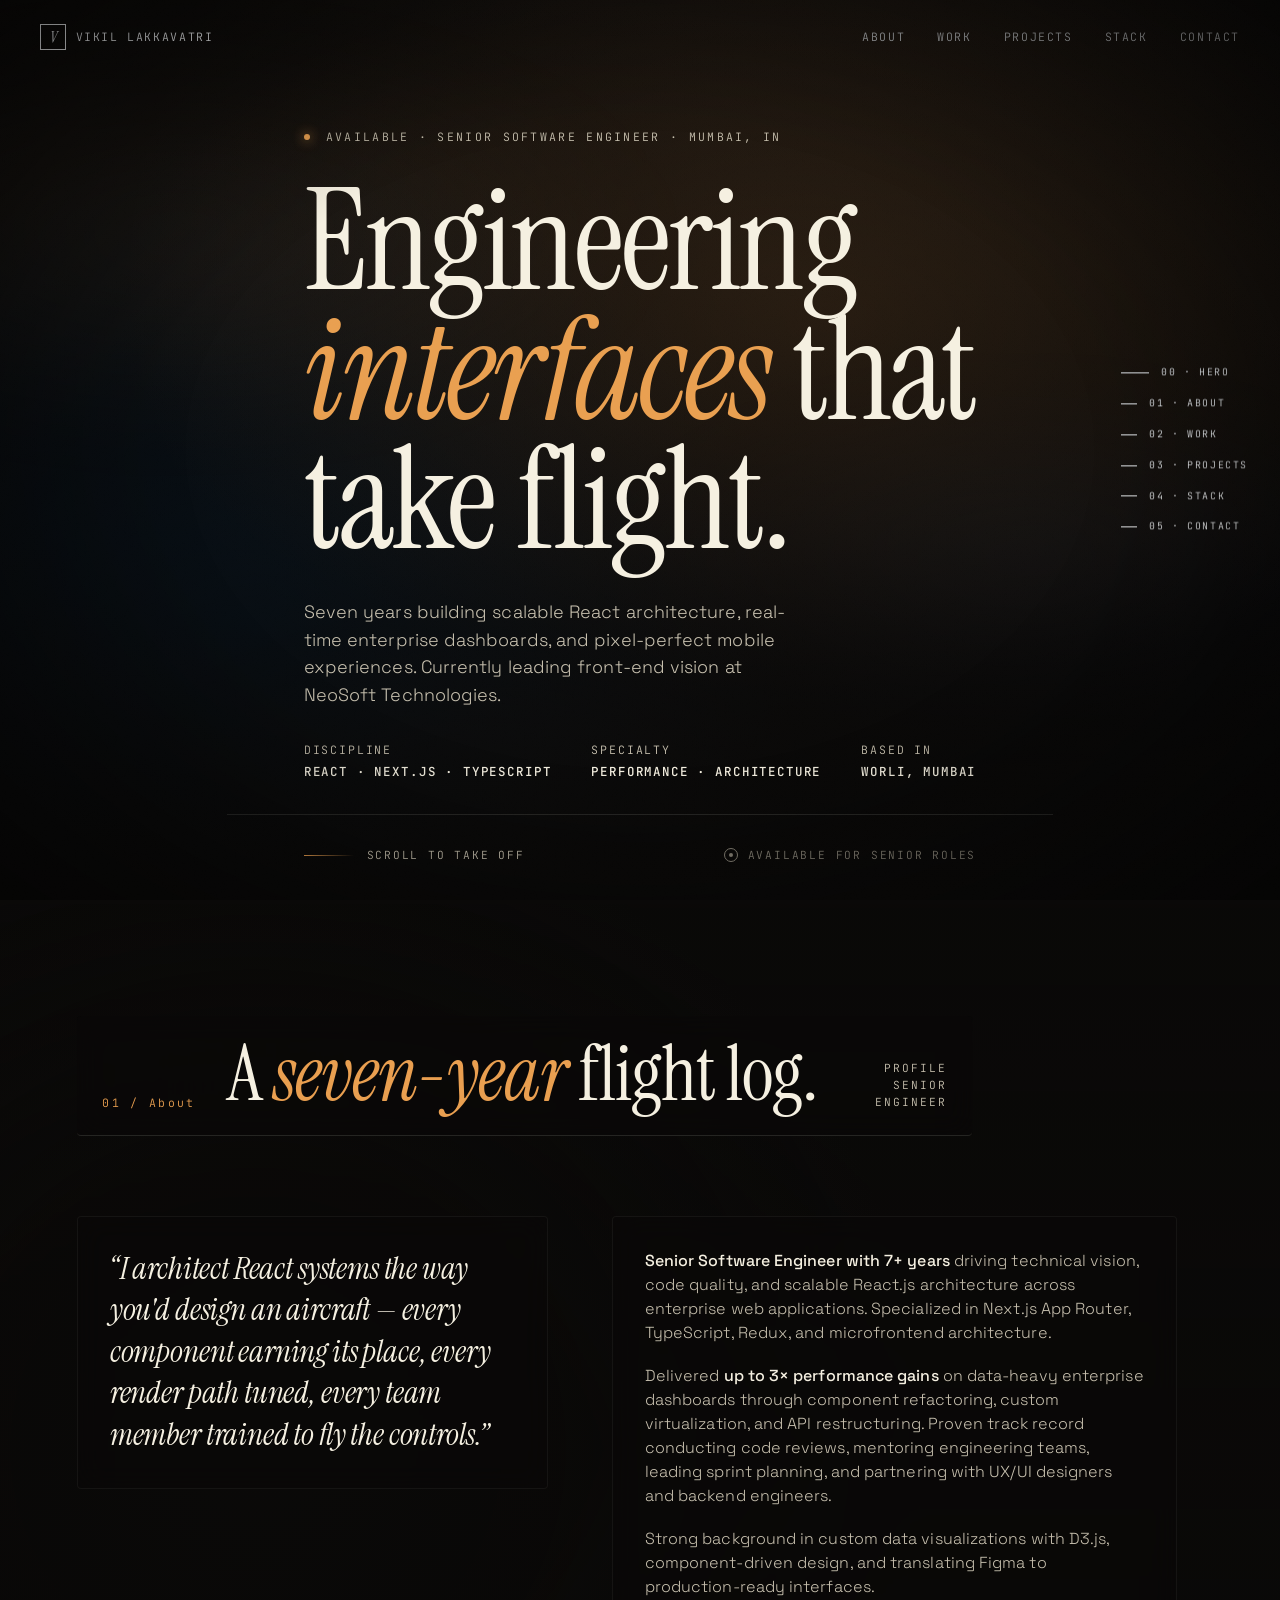
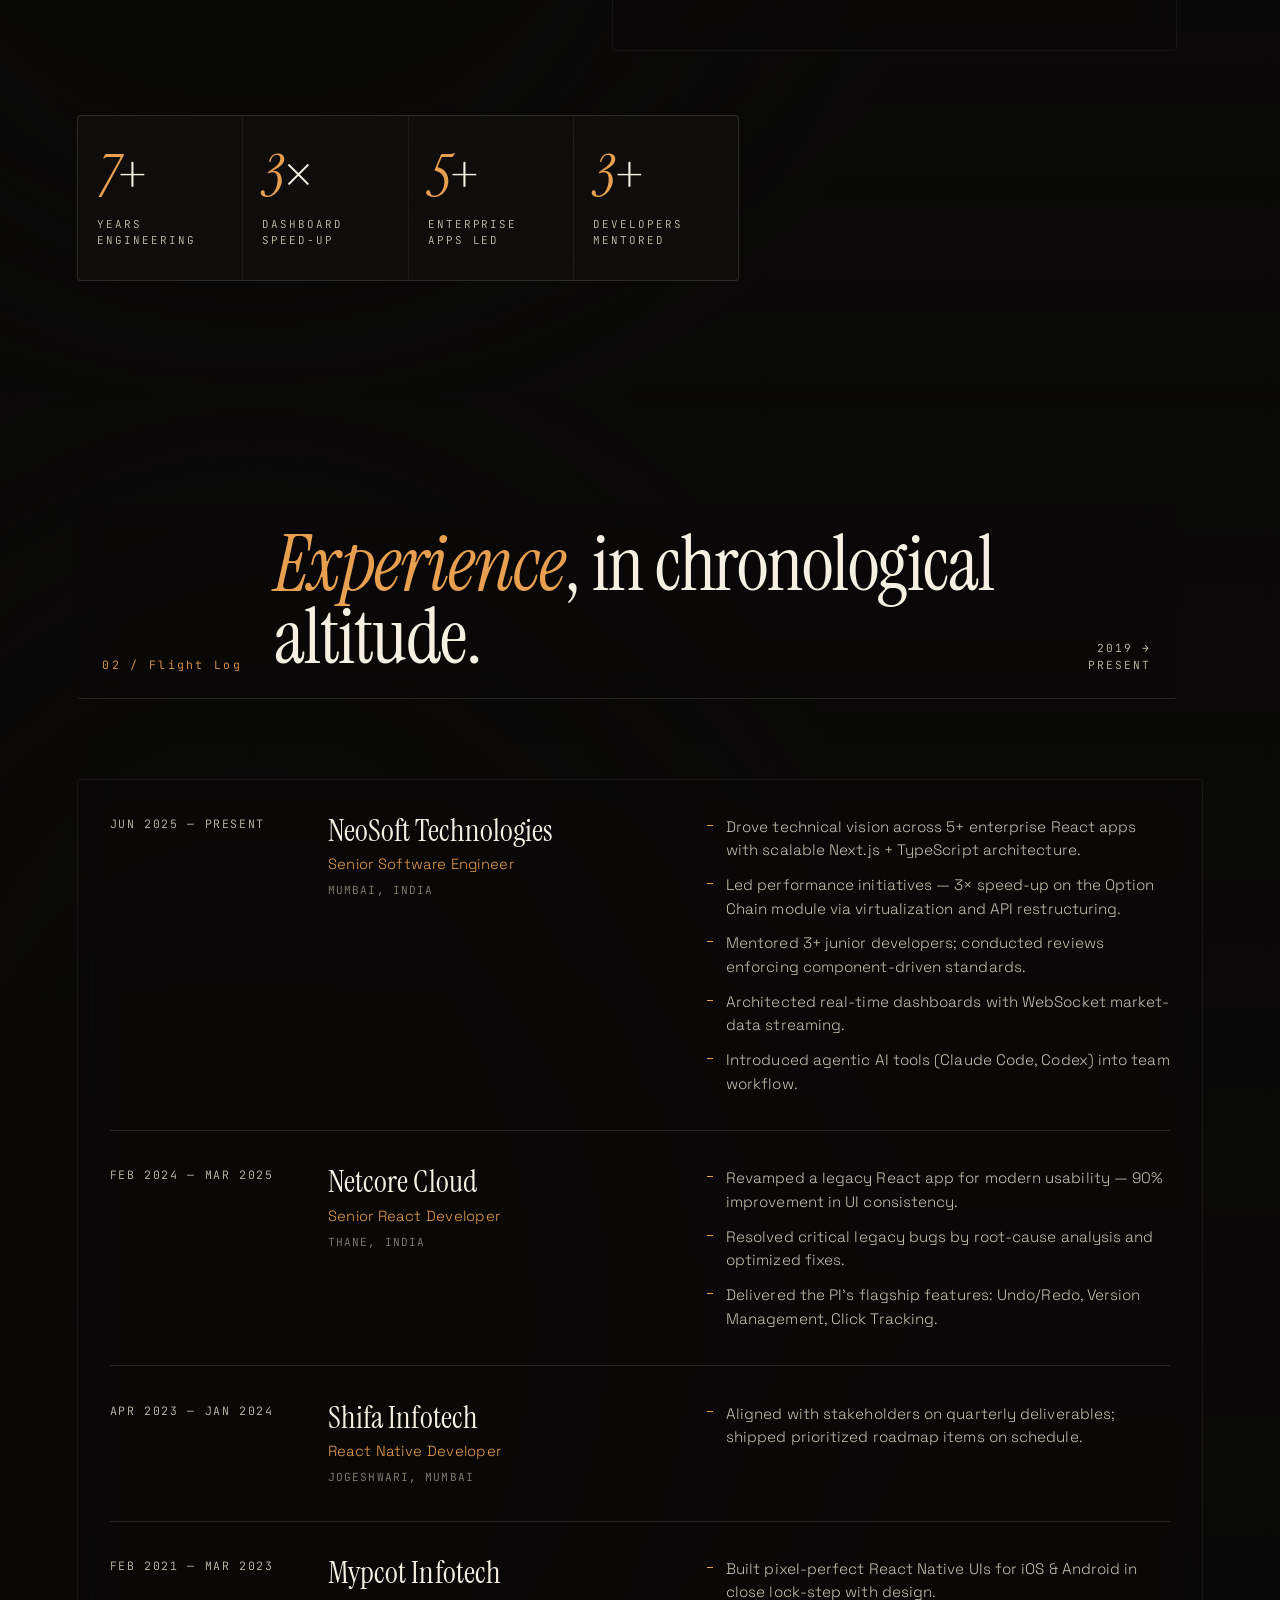
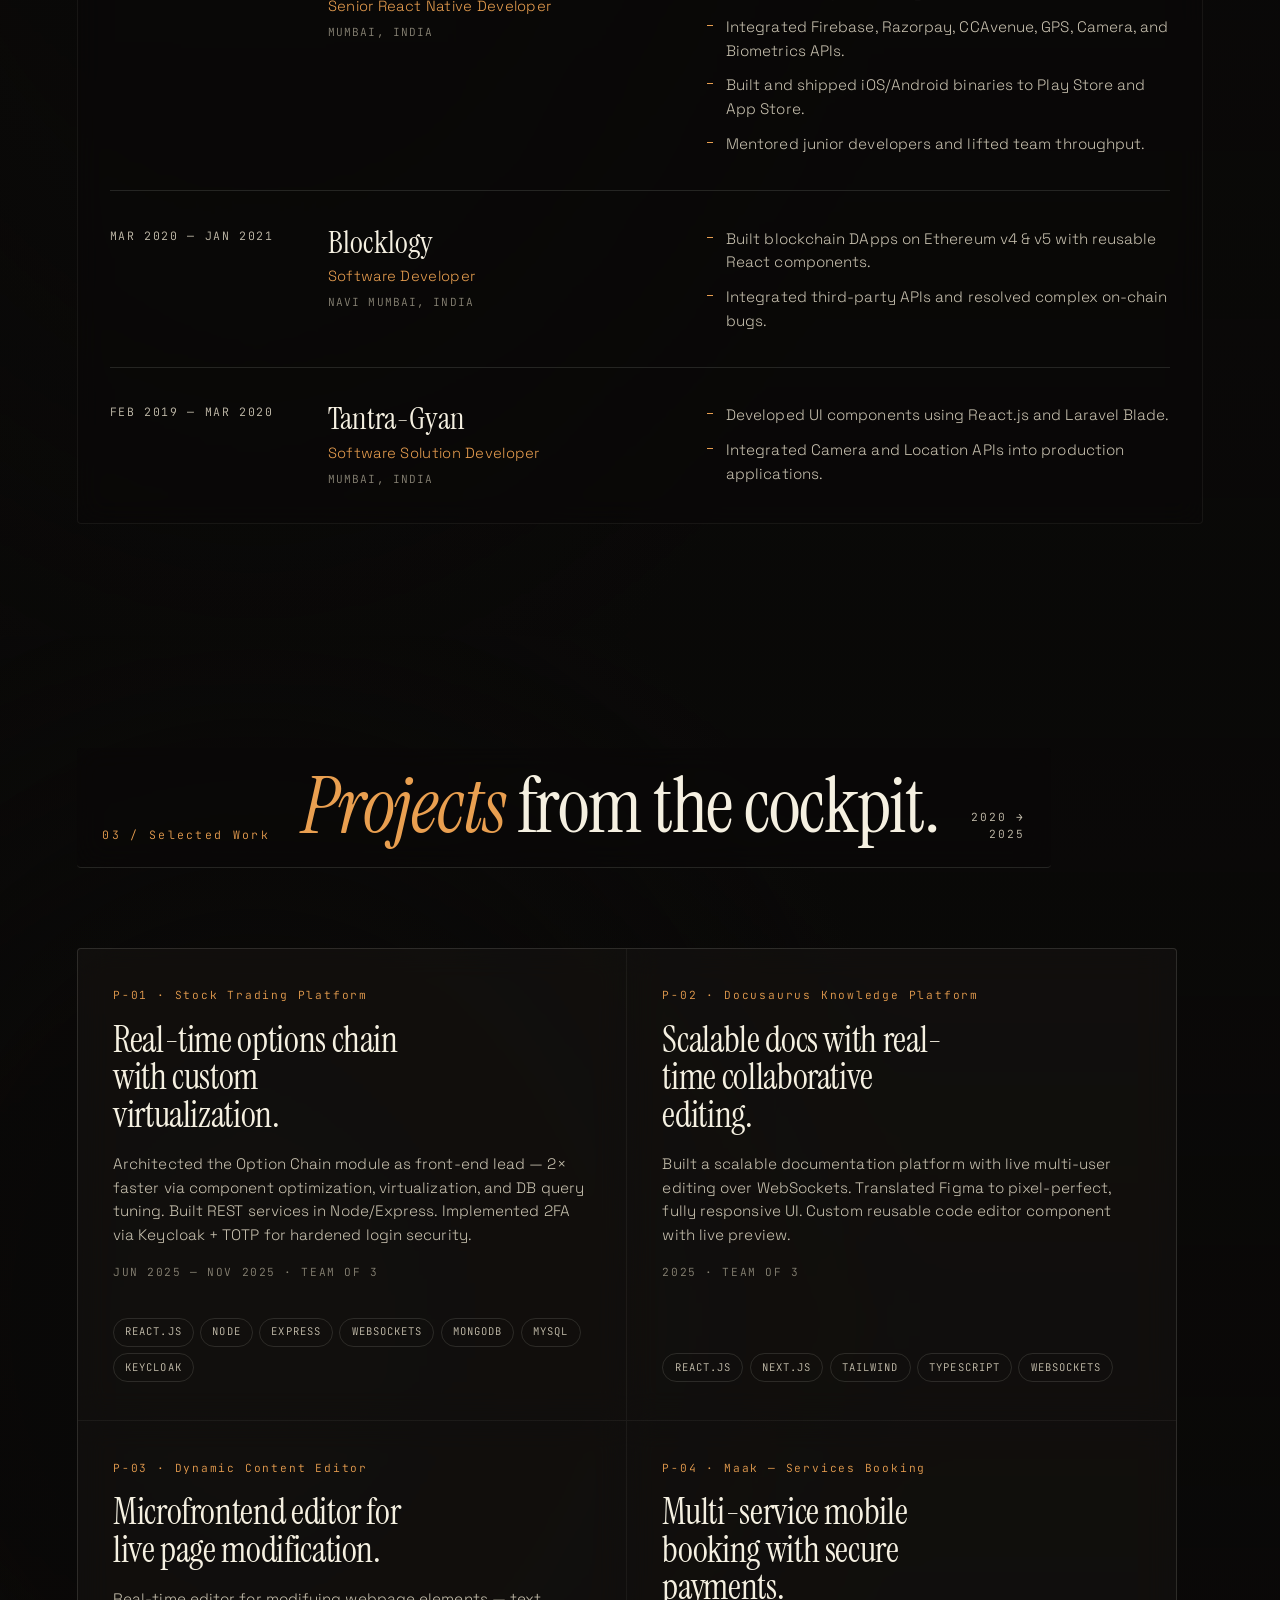
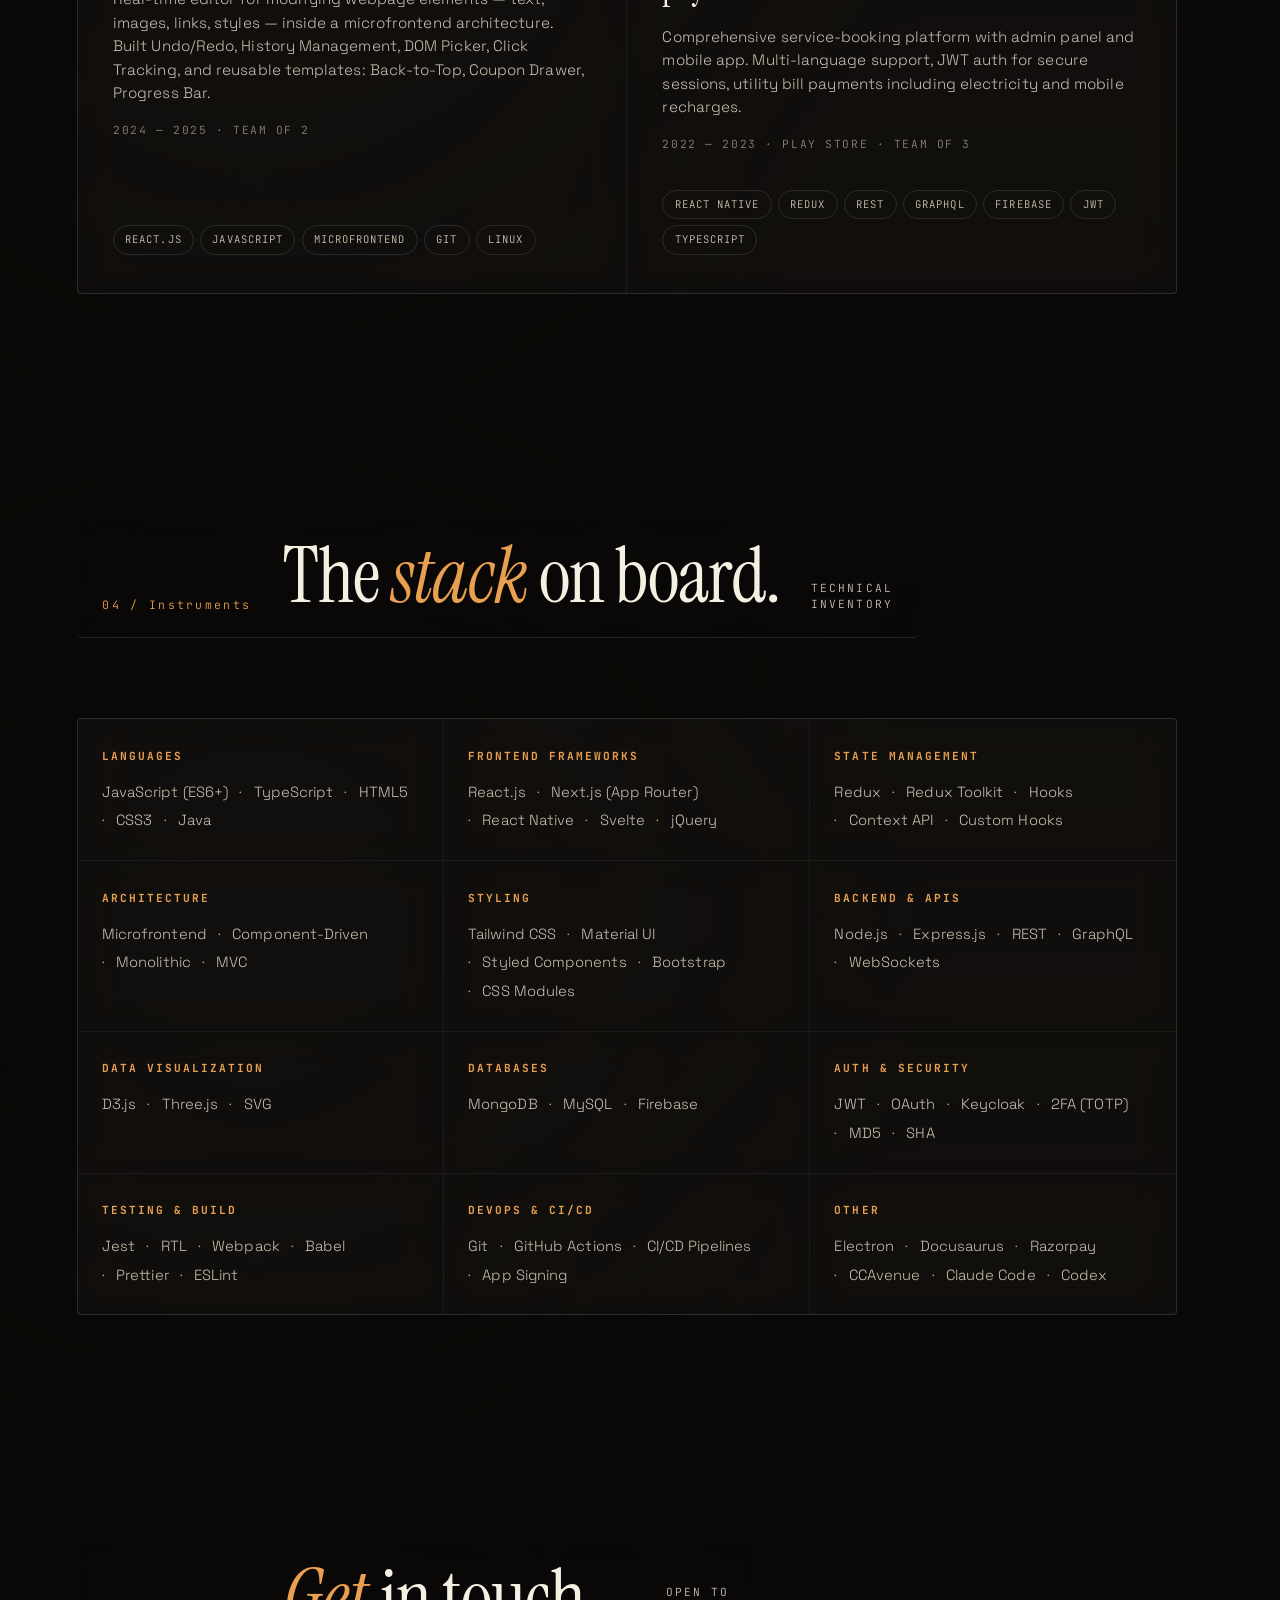
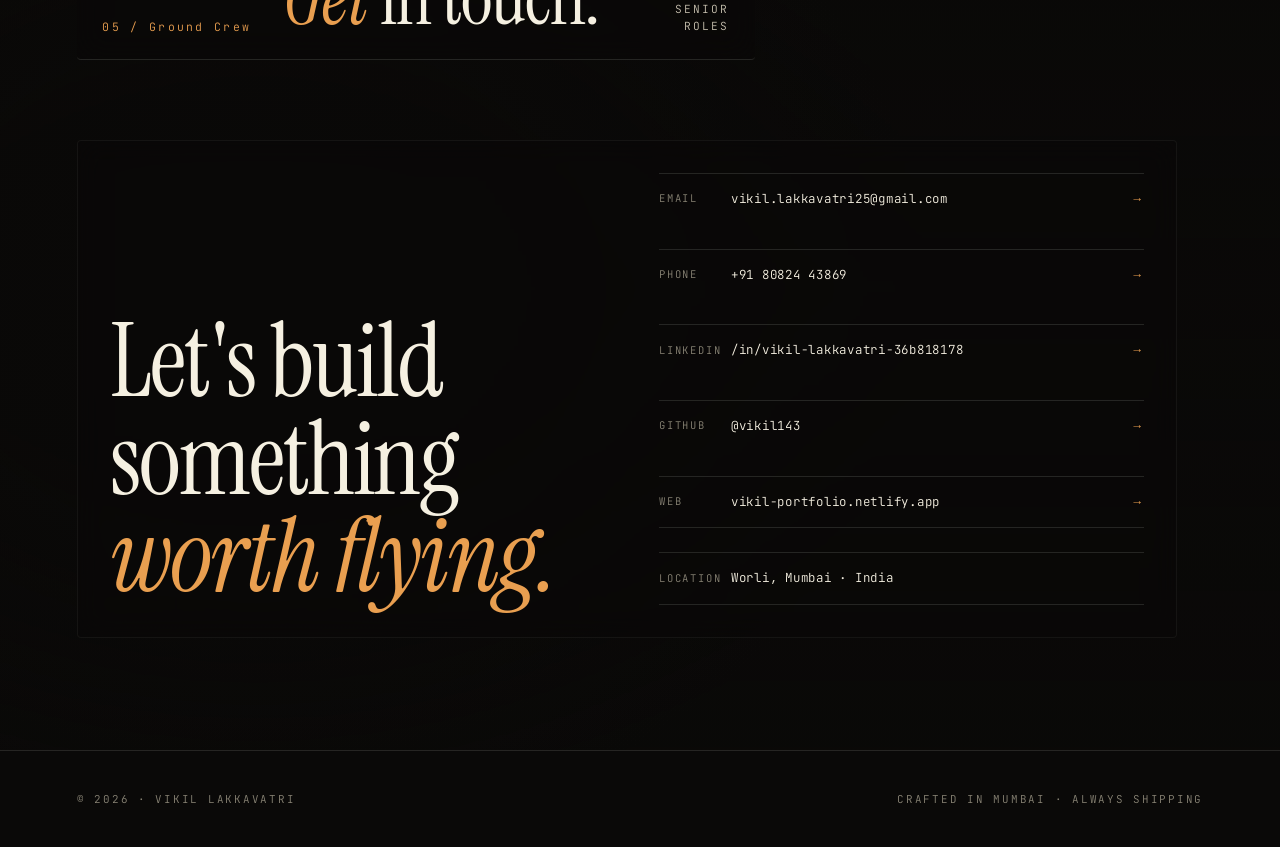
==== portfolio_sky/index.html @ c9488e01 "portfolio sky done" ====
<!doctype html>
<html lang="en">
<head>
  <meta charset="utf-8" />
  <meta name="viewport" content="width=device-width,initial-scale=1" />
  <title>Vikil Lakkavatri — Senior Software Engineer</title>

  <link rel="preconnect" href="https://fonts.googleapis.com">
  <link rel="preconnect" href="https://fonts.gstatic.com" crossorigin>
  <link href="https://fonts.googleapis.com/css2?family=Instrument+Serif:ital@0;1&family=Space+Grotesk:wght@300;400;500;600;700&family=JetBrains+Mono:wght@300;400;500&display=swap" rel="stylesheet">

  <style>
    :root {
      --ink: #0a0908;
      --ink-2: #12110f;
      --bone: #f5f0e1;
      --bone-dim: #c9c2b0;
      --muted: #8a8576;
      --amber: oklch(76% 0.13 65);
      --amber-soft: oklch(60% 0.08 65);
      --rule: rgba(245, 240, 225, 0.12);
      --rule-strong: rgba(245, 240, 225, 0.28);
      --serif: 'Instrument Serif', 'Times New Roman', serif;
      --sans: 'Space Grotesk', system-ui, sans-serif;
      --mono: 'JetBrains Mono', ui-monospace, monospace;
    }

    * { box-sizing: border-box; margin: 0; padding: 0; }
    html { scroll-behavior: smooth; }
    html, body { background: var(--ink); color: var(--bone); }
    body {
      font-family: var(--sans);
      font-weight: 300;
      line-height: 1.5;
      letter-spacing: 0.005em;
      -webkit-font-smoothing: antialiased;
      overflow-x: hidden;
    }
    a { color: inherit; text-decoration: none; }
    img, video { display: block; max-width: 100%; }

    /* Selection */
    ::selection { background: var(--amber); color: var(--ink); }

    /* Grain overlay */
    body::before {
      content: '';
      position: fixed; inset: 0;
      pointer-events: none;
      z-index: 200;
      background-image: url("data:image/svg+xml;utf8,<svg xmlns='http://www.w3.org/2000/svg' width='160' height='160'><filter id='n'><feTurbulence type='fractalNoise' baseFrequency='0.9' numOctaves='2' stitchTiles='stitch'/><feColorMatrix values='0 0 0 0 1  0 0 0 0 1  0 0 0 0 1  0 0 0 0.5 0'/></filter><rect width='100%' height='100%' filter='url(%23n)' opacity='0.4'/></svg>");
      opacity: 0.06;
      mix-blend-mode: overlay;
    }

    /* Vignette */
    body::after {
      content: '';
      position: fixed; inset: 0;
      pointer-events: none;
      z-index: 199;
      background: radial-gradient(ellipse at center, transparent 50%, rgba(0,0,0,0.55) 100%);
    }

    /* Background video (hero only) */
    .bg-video-wrap {
      position: fixed;
      inset: 0;
      z-index: 0;
      pointer-events: none;
      overflow: hidden;
      /* Cinematic fallback if video can't load */
      background:
        radial-gradient(ellipse 80% 60% at 65% 35%, oklch(35% 0.06 65 / 0.55), transparent 70%),
        radial-gradient(ellipse 60% 80% at 20% 70%, oklch(28% 0.08 250 / 0.5), transparent 70%),
        linear-gradient(180deg, #0e0c0a 0%, #050608 60%, #020203 100%);
    }
    .bg-video-wrap::before {
      /* Drifting atmospheric clouds layer (only seen when video missing) */
      content: '';
      position: absolute; inset: -10%;
      background-image:
        radial-gradient(ellipse 700px 300px at 20% 30%, rgba(255,200,140,0.10), transparent 70%),
        radial-gradient(ellipse 600px 250px at 75% 60%, rgba(140,180,255,0.08), transparent 70%),
        radial-gradient(ellipse 500px 200px at 40% 80%, rgba(255,160,100,0.06), transparent 70%);
      filter: blur(40px);
      animation: drift 30s ease-in-out infinite alternate;
    }
    @keyframes drift {
      0%   { transform: translate3d(0,0,0) scale(1); }
      100% { transform: translate3d(-4%, -2%, 0) scale(1.08); }
    }
    .bg-video-wrap video {
      position: absolute; inset: 0;
      width: 100%; height: 100%;
      object-fit: cover;
      filter: brightness(0.55) saturate(1.1) contrast(1.05);
      transform: scale(1.05);
    }
    .bg-video-wrap::after {
      content: '';
      position: absolute; inset: 0;
      background:
        linear-gradient(to bottom, rgba(10,9,8,0.35) 0%, rgba(10,9,8,0.6) 60%, rgba(10,9,8,1) 100%),
        radial-gradient(ellipse at 60% 30%, rgba(255,180,120,0.10) 0%, transparent 60%);
    }



    /* Layout */
    .page { position: relative; z-index: 10; }
    section {
      position: relative;
      min-height: 100vh;
      padding: 7rem 6vw;
      display: flex;
      flex-direction: column;
      justify-content: center;
    }
    /* Non-hero sections: left-align content so the plane lives in the right negative space */
    section:not(.hero) {
      align-items: flex-start;
    }
    /* Each non-hero section gets a soft vignette so the plane can fly through
       and the text still reads. Side gradient leaves an open lane on the right
       for the plane to live in. */
    section:not(.hero)::before {
      content: '';
      position: absolute;
      inset: 0;
      z-index: -1;
      pointer-events: none;
      background:
        radial-gradient(ellipse 70% 80% at 20% 50%, rgba(10,9,8,0.92) 0%, rgba(10,9,8,0.75) 35%, rgba(10,9,8,0.0) 75%),
        linear-gradient(to bottom, rgba(10,9,8,0.4), rgba(10,9,8,0.7) 50%, rgba(10,9,8,0.4));
    }
    @media (max-width: 720px) {
      section { padding: 5rem 6vw; }
      /* On narrow screens, keep readability with a stronger overall scrim */
      section:not(.hero)::before {
        background: linear-gradient(to bottom, rgba(10,9,8,0.85), rgba(10,9,8,0.92));
      }
    }

    /* ---------- Nav ---------- */
    .nav {
      position: fixed;
      top: 0; left: 0; right: 0;
      z-index: 100;
      display: flex;
      justify-content: space-between;
      align-items: center;
      padding: 1.5rem 2.5rem;
      font-family: var(--mono);
      font-size: 0.72rem;
      letter-spacing: 0.14em;
      text-transform: uppercase;
      mix-blend-mode: difference;
      color: #fff;
    }
    .nav .brand {
      display: flex; align-items: center; gap: 0.6rem;
    }
    .nav .brand .mark {
      width: 26px; height: 26px;
      border: 1px solid currentColor;
      display: inline-flex; align-items: center; justify-content: center;
      font-family: var(--serif); font-style: italic; font-size: 1rem;
      letter-spacing: 0;
    }
    .nav .links { display: flex; gap: 2rem; }
    .nav .links a { opacity: 0.7; transition: opacity .2s; }
    .nav .links a:hover { opacity: 1; }
    @media (max-width: 720px) {
      .nav .links { display: none; }
      .nav { padding: 1.25rem 1.5rem; }
    }

    /* ---------- Hero ---------- */
    .hero {
      min-height: 100vh;
      padding-top: 0;
      padding-bottom: 0;
      display: grid;
      grid-template-rows: 1fr auto;
    }
    .hero-inner {
      display: grid;
      grid-template-columns: 1fr;
      align-content: center;
      padding: 8rem 6vw 2rem;
      gap: 2rem;
    }
    .hero .eyebrow {
      display: flex;
      align-items: center;
      gap: 1rem;
      font-family: var(--mono);
      font-size: 0.72rem;
      letter-spacing: 0.2em;
      text-transform: uppercase;
      color: var(--bone-dim);
    }
    .hero .eyebrow .dot {
      width: 6px; height: 6px; border-radius: 50%;
      background: var(--amber);
      box-shadow: 0 0 12px var(--amber);
      animation: pulse 2s infinite;
    }
    @keyframes pulse {
      0%,100% { opacity: 1; transform: scale(1); }
      50% { opacity: 0.5; transform: scale(0.85); }
    }
    .hero h1 {
      font-family: var(--serif);
      font-weight: 400;
      font-size: clamp(3.5rem, 11vw, 11rem);
      line-height: 0.92;
      letter-spacing: -0.02em;
      max-width: 12ch;
      text-wrap: balance;
    }
    .hero h1 em {
      font-style: italic;
      color: var(--amber);
    }
    .hero .sub {
      max-width: 44ch;
      font-size: clamp(1rem, 1.4vw, 1.15rem);
      color: var(--bone-dim);
      line-height: 1.55;
    }
    .hero .meta {
      display: flex;
      gap: 2.5rem;
      flex-wrap: wrap;
      font-family: var(--mono);
      font-size: 0.72rem;
      letter-spacing: 0.16em;
      text-transform: uppercase;
      color: var(--bone-dim);
    }
    .hero .meta span strong {
      display: block;
      color: var(--bone);
      font-weight: 500;
      font-size: 0.78rem;
      margin-top: 0.3rem;
    }

    .hero-foot {
      display: flex;
      justify-content: space-between;
      align-items: flex-end;
      padding: 2rem 6vw 2.5rem;
      font-family: var(--mono);
      font-size: 0.7rem;
      letter-spacing: 0.16em;
      text-transform: uppercase;
      color: var(--bone-dim);
      border-top: 1px solid var(--rule);
    }
    .hero-foot .scroll-cue {
      display: flex; align-items: center; gap: 0.8rem;
    }
    .hero-foot .scroll-cue .line {
      width: 50px; height: 1px;
      background: linear-gradient(to right, var(--amber), transparent);
      animation: cue 2.4s infinite;
    }
    @keyframes cue {
      0% { transform: translateX(-10px); opacity: 0; }
      40% { opacity: 1; }
      100% { transform: translateX(20px); opacity: 0; }
    }
    .hero-foot .control-hint {
      display: flex; align-items: center; gap: 0.6rem;
      opacity: 0.65;
    }
    .hero-foot .control-hint .ring {
      width: 14px; height: 14px;
      border: 1px solid currentColor;
      border-radius: 50%;
      position: relative;
    }
    .hero-foot .control-hint .ring::after{
      content: ''; position: absolute; inset: 4px;
      background: currentColor; border-radius: 50%;
    }

    /* ---------- Section header ---------- */
    .sec-head {
      display: grid;
      grid-template-columns: auto 1fr auto;
      align-items: end;
      gap: 2rem;
      margin-bottom: 5rem;
      padding: 1.4rem 1.6rem 1.5rem;
      border-bottom: 1px solid var(--rule);
      background: rgba(10, 9, 8, 0.55);
      backdrop-filter: blur(14px) saturate(130%);
      -webkit-backdrop-filter: blur(14px) saturate(130%);
      border-radius: 4px;
      max-width: min(1100px, 100%);
    }
    .sec-head .num {
      font-family: var(--mono);
      font-size: 0.72rem;
      letter-spacing: 0.2em;
      color: var(--amber);
    }
    .sec-head h2 {
      font-family: var(--serif);
      font-weight: 400;
      font-size: clamp(2.5rem, 6vw, 5.5rem);
      line-height: 0.95;
      letter-spacing: -0.015em;
    }
    .sec-head h2 em { font-style: italic; color: var(--amber); }
    .sec-head .label {
      font-family: var(--mono);
      font-size: 0.7rem;
      letter-spacing: 0.18em;
      text-transform: uppercase;
      color: var(--bone-dim);
      text-align: right;
      max-width: 14ch;
    }
    @media (max-width: 720px) {
      .sec-head { grid-template-columns: 1fr; gap: 1rem; }
      .sec-head .label { text-align: left; }
    }

    /* ---------- About ---------- */
    .about-grid {
      display: grid;
      grid-template-columns: 1fr 1.2fr;
      gap: 4rem;
      align-items: start;
      max-width: min(1100px, 100%);
    }
    .about-grid .lead,
    .about-grid .body {
      padding: 2rem 2rem;
      background: rgba(10, 9, 8, 0.55);
      backdrop-filter: blur(14px) saturate(130%);
      -webkit-backdrop-filter: blur(14px) saturate(130%);
      border: 1px solid rgba(245, 240, 225, 0.05);
      border-radius: 4px;
    }
    .about-grid .lead {
      font-family: var(--serif);
      font-style: italic;
      font-size: clamp(1.4rem, 2.4vw, 2rem);
      line-height: 1.35;
      letter-spacing: -0.005em;
      color: var(--bone);
    }
    .about-grid .body p {
      color: var(--bone-dim);
      font-size: 1rem;
      margin-bottom: 1.2rem;
      max-width: 56ch;
    }
    .about-grid .body p strong { color: var(--bone); font-weight: 500; }
    .about-stats {
      display: grid;
      grid-template-columns: repeat(4, 1fr);
      gap: 1px;
      margin-top: 4rem;
      background: rgba(245, 240, 225, 0.08);
      border: 1px solid rgba(245, 240, 225, 0.08);
      max-width: min(1100px, 100%);
      border-radius: 4px;
      overflow: hidden;
    }
    .about-stats .stat {
      background: rgba(10, 9, 8, 0.7);
      backdrop-filter: blur(14px) saturate(130%);
      -webkit-backdrop-filter: blur(14px) saturate(130%);
      padding: 2rem 1.2rem;
    }
    .about-stats .stat .num {
      font-family: var(--serif);
      font-size: clamp(2.5rem, 4.5vw, 4rem);
      line-height: 1;
      letter-spacing: -0.02em;
    }
    .about-stats .stat .num em { font-style: italic; color: var(--amber); }
    .about-stats .stat .lbl {
      margin-top: 0.6rem;
      font-family: var(--mono);
      font-size: 0.68rem;
      letter-spacing: 0.18em;
      text-transform: uppercase;
      color: var(--bone-dim);
      max-width: 18ch;
    }
    @media (max-width: 720px) {
      .about-grid { grid-template-columns: 1fr; gap: 2rem; }
      .about-stats { grid-template-columns: 1fr 1fr; }
    }

    /* ---------- Experience timeline ---------- */
    .timeline {
      display: flex;
      flex-direction: column;
      max-width: min(1200px, 100%);
      background: rgba(10, 9, 8, 0.55);
      backdrop-filter: blur(14px) saturate(130%);
      -webkit-backdrop-filter: blur(14px) saturate(130%);
      border: 1px solid rgba(245, 240, 225, 0.06);
      border-radius: 4px;
      padding: 0 2rem;
    }
    .role {
      display: grid;
      grid-template-columns: 170px 1fr 1.4fr;
      gap: 3rem;
      padding: 2.2rem 0;
      border-top: 1px solid var(--rule);
      align-items: start;
      transition: background .4s;
    }
    .role:first-child { border-top: none; }
    .role:last-child { border-bottom: none; }
    .role:hover { background: linear-gradient(to right, rgba(245,240,225,0.03), transparent 80%); }
    .role .when {
      font-family: var(--mono);
      font-size: 0.72rem;
      letter-spacing: 0.14em;
      text-transform: uppercase;
      color: var(--bone-dim);
    }
    .role .who h3 {
      font-family: var(--serif);
      font-weight: 400;
      font-size: clamp(1.4rem, 2.4vw, 2.1rem);
      line-height: 1.1;
      margin-bottom: 0.3rem;
    }
    .role .who .title {
      font-size: 0.92rem;
      color: var(--amber);
      letter-spacing: 0.02em;
    }
    .role .who .place {
      font-family: var(--mono);
      font-size: 0.7rem;
      color: var(--muted);
      letter-spacing: 0.1em;
      margin-top: 0.4rem;
      text-transform: uppercase;
    }
    .role .what ul {
      list-style: none;
      display: flex; flex-direction: column;
      gap: 0.7rem;
    }
    .role .what li {
      position: relative;
      padding-left: 1.2rem;
      font-size: 0.95rem;
      color: var(--bone-dim);
      line-height: 1.55;
    }
    .role .what li::before {
      content: '';
      position: absolute;
      left: 0; top: 0.65em;
      width: 6px; height: 1px;
      background: var(--amber);
    }
    @media (max-width: 900px) {
      .role { grid-template-columns: 1fr; gap: 1.2rem; }
    }

    /* ---------- Projects ---------- */
    .projects {
      display: grid;
      grid-template-columns: 1fr 1fr;
      gap: 1px;
      background: rgba(245, 240, 225, 0.08);
      border: 1px solid rgba(245, 240, 225, 0.08);
      max-width: min(1100px, 100%);
      border-radius: 4px;
      overflow: hidden;
    }
    .project {
      background: rgba(10, 9, 8, 0.62);
      backdrop-filter: blur(14px) saturate(130%);
      -webkit-backdrop-filter: blur(14px) saturate(130%);
      padding: 2.4rem 2.2rem;
      display: flex;
      flex-direction: column;
      gap: 1.1rem;
      transition: background .3s;
      position: relative;
      overflow: hidden;
    }
    .project::before {
      content: '';
      position: absolute;
      top: 0; left: 0; right: 0; height: 1px;
      background: linear-gradient(to right, var(--amber), transparent 60%);
      opacity: 0;
      transition: opacity .4s;
    }
    .project:hover { background: rgba(18, 17, 15, 0.75); }
    .project:hover::before { opacity: 1; }
    .project .idx {
      font-family: var(--mono);
      font-size: 0.7rem;
      letter-spacing: 0.16em;
      color: var(--amber);
    }
    .project h3 {
      font-family: var(--serif);
      font-weight: 400;
      font-size: clamp(1.8rem, 2.8vw, 2.6rem);
      line-height: 1.05;
      letter-spacing: -0.01em;
      max-width: 18ch;
    }
    .project .desc {
      color: var(--bone-dim);
      font-size: 0.95rem;
      line-height: 1.55;
      max-width: 50ch;
    }
    .project .stack {
      display: flex; flex-wrap: wrap;
      gap: 0.4rem;
      margin-top: auto;
      padding-top: 1.2rem;
    }
    .project .stack span {
      font-family: var(--mono);
      font-size: 0.66rem;
      letter-spacing: 0.1em;
      color: var(--bone-dim);
      padding: 0.35rem 0.7rem;
      border: 1px solid var(--rule);
      border-radius: 100px;
      text-transform: uppercase;
    }
    .project .when {
      font-family: var(--mono);
      font-size: 0.7rem;
      letter-spacing: 0.14em;
      color: var(--muted);
      text-transform: uppercase;
    }
    @media (max-width: 720px) {
      .projects { grid-template-columns: 1fr; }
    }

    /* ---------- Skills ---------- */
    .skill-grid {
      display: grid;
      grid-template-columns: repeat(3, 1fr);
      gap: 1px;
      background: rgba(245, 240, 225, 0.08);
      border: 1px solid rgba(245, 240, 225, 0.08);
      max-width: min(1100px, 100%);
      border-radius: 4px;
      overflow: hidden;
    }
    .skill-block {
      background: rgba(10, 9, 8, 0.62);
      backdrop-filter: blur(14px) saturate(130%);
      -webkit-backdrop-filter: blur(14px) saturate(130%);
      padding: 1.8rem 1.5rem;
    }
    .skill-block h4 {
      font-family: var(--mono);
      font-size: 0.7rem;
      letter-spacing: 0.18em;
      text-transform: uppercase;
      color: var(--amber);
      margin-bottom: 1rem;
    }
    .skill-block ul {
      list-style: none;
      display: flex; flex-wrap: wrap;
      gap: 0.4rem 0.7rem;
    }
    .skill-block li {
      font-size: 0.92rem;
      color: var(--bone-dim);
      letter-spacing: 0.005em;
    }
    .skill-block li + li::before {
      content: '·';
      margin-right: 0.7rem;
      color: var(--amber);
    }
    @media (max-width: 900px) {
      .skill-grid { grid-template-columns: 1fr 1fr; }
    }
    @media (max-width: 600px) {
      .skill-grid { grid-template-columns: 1fr; }
    }

    /* ---------- Contact ---------- */
    .contact-inner {
      display: grid;
      grid-template-columns: 1fr 1fr;
      gap: 4rem;
      align-items: end;
      max-width: min(1100px, 100%);
      padding: 2rem;
      background: rgba(10, 9, 8, 0.55);
      backdrop-filter: blur(14px) saturate(130%);
      -webkit-backdrop-filter: blur(14px) saturate(130%);
      border: 1px solid rgba(245, 240, 225, 0.05);
      border-radius: 4px;
    }
    .contact-inner h2 {
      font-family: var(--serif);
      font-weight: 400;
      font-size: clamp(3rem, 8vw, 7.5rem);
      line-height: 0.95;
      letter-spacing: -0.02em;
      max-width: 11ch;
    }
    .contact-inner h2 em { font-style: italic; color: var(--amber); }
    .contact-info {
      display: flex; flex-direction: column;
      gap: 1.5rem;
    }
    .contact-info a, .contact-info .row {
      display: flex; align-items: center; gap: 1.5rem;
      padding: 1rem 0;
      border-top: 1px solid var(--rule);
      font-family: var(--mono);
      font-size: 0.78rem;
      letter-spacing: 0.06em;
      transition: color .2s, padding-left .25s;
    }
    .contact-info a:hover { color: var(--amber); padding-left: 0.5rem; }
    .contact-info .row:last-child, .contact-info a:last-of-type { border-bottom: 1px solid var(--rule); }
    .contact-info .lbl {
      width: 8ch;
      color: var(--muted);
      font-size: 0.66rem;
      letter-spacing: 0.18em;
      text-transform: uppercase;
    }
    .contact-info .val { flex: 1; }
    .contact-info .arrow {
      font-family: var(--serif);
      font-style: italic;
      color: var(--amber);
    }
    @media (max-width: 720px) {
      .contact-inner { grid-template-columns: 1fr; gap: 2rem; }
    }

    /* Footer */
    footer {
      padding: 2.5rem 6vw;
      display: flex; justify-content: space-between; align-items: center;
      border-top: 1px solid var(--rule);
      font-family: var(--mono);
      font-size: 0.68rem;
      letter-spacing: 0.16em;
      text-transform: uppercase;
      color: var(--muted);
    }
    @media (max-width: 600px) {
      footer { flex-direction: column; gap: 1rem; }
    }

    /* Progress rail */
    .progress {
      position: fixed;
      top: 0; left: 0;
      width: 0;
      height: 2px;
      background: var(--amber);
      z-index: 150;
      pointer-events: none;
      transition: width 0.05s linear;
    }

    /* Section indicator */
    .section-indicator {
      position: fixed;
      right: 2rem;
      top: 50%;
      transform: translateY(-50%);
      z-index: 100;
      display: flex;
      flex-direction: column;
      gap: 1rem;
      mix-blend-mode: difference;
      color: #fff;
    }
    .section-indicator a {
      display: flex;
      align-items: center;
      gap: 0.8rem;
      font-family: var(--mono);
      font-size: 0.62rem;
      letter-spacing: 0.16em;
      text-transform: uppercase;
      opacity: 0.4;
      transition: opacity .25s;
    }
    .section-indicator a .tick {
      width: 16px; height: 1px;
      background: currentColor;
      transition: width .3s;
    }
    .section-indicator a.active { opacity: 1; }
    .section-indicator a.active .tick { width: 28px; }
    .section-indicator a:hover { opacity: 0.85; }
    @media (max-width: 900px) { .section-indicator { display: none; } }

    /* Reveal animations */
    .reveal {
      opacity: 0;
      transform: translateY(28px);
      transition: opacity 1s cubic-bezier(.2,.7,.2,1), transform 1s cubic-bezier(.2,.7,.2,1);
    }
    .reveal.in {
      opacity: 1; transform: none;
    }
    .reveal.d1 { transition-delay: 0.1s; }
    .reveal.d2 { transition-delay: 0.2s; }
    .reveal.d3 { transition-delay: 0.3s; }
    .reveal.d4 { transition-delay: 0.4s; }

    /* Section backdrops removed — plane shows through. Cards & text get glass backings instead. */
  </style>
</head>
<body>

  <!-- Background video (hero only — sticky/fixed) -->
  <div class="bg-video-wrap" aria-hidden="true">
    <video id="hero-video" autoplay loop muted playsinline></video>
  </div>

  <!-- Top nav -->
  <nav class="nav">
    <div class="brand">
      <span class="mark">V</span>
      <span>Vikil&nbsp;Lakkavatri</span>
    </div>
    <div class="links">
      <a href="#about">About</a>
      <a href="#experience">Work</a>
      <a href="#projects">Projects</a>
      <a href="#skills">Stack</a>
      <a href="#contact">Contact</a>
    </div>
  </nav>

  <!-- Section indicator -->
  <div class="section-indicator">
    <a href="#hero" data-target="hero"><span class="tick"></span><span>00 · Hero</span></a>
    <a href="#about" data-target="about"><span class="tick"></span><span>01 · About</span></a>
    <a href="#experience" data-target="experience"><span class="tick"></span><span>02 · Work</span></a>
    <a href="#projects" data-target="projects"><span class="tick"></span><span>03 · Projects</span></a>
    <a href="#skills" data-target="skills"><span class="tick"></span><span>04 · Stack</span></a>
    <a href="#contact" data-target="contact"><span class="tick"></span><span>05 · Contact</span></a>
  </div>

  <!-- Scroll progress bar -->
  <div class="progress" id="progress"></div>

  <main class="page">

    <!-- HERO -->
    <section class="hero" id="hero" data-screen-label="01 Hero">
      <div class="hero-inner">
        <div class="eyebrow reveal">
          <span class="dot"></span>
          <span>Available · Senior Software Engineer · Mumbai, IN</span>
        </div>
        <h1 class="reveal d1">
          Engineering<br/>
          <em>interfaces</em> that<br/>
          take flight.
        </h1>
        <p class="sub reveal d2">
          Seven years building scalable React architecture, real-time enterprise
          dashboards, and pixel-perfect mobile experiences. Currently leading
          front-end vision at NeoSoft Technologies.
        </p>
        <div class="meta reveal d3">
          <span>Discipline<strong>React · Next.js · TypeScript</strong></span>
          <span>Specialty<strong>Performance · Architecture</strong></span>
          <span>Based in<strong>Worli, Mumbai</strong></span>
        </div>
      </div>
      <div class="hero-foot">
        <div class="scroll-cue">
          <span class="line"></span>
          <span>Scroll to take off</span>
        </div>
        <div class="control-hint">
          <span class="ring"></span>
          <span>Available for senior roles</span>
        </div>
      </div>
    </section>

    <!-- ABOUT -->
    <section id="about" data-screen-label="02 About">
      <div class="sec-head">
        <span class="num reveal">01 / About</span>
        <h2 class="reveal d1">A <em>seven-year</em> flight log.</h2>
        <span class="label reveal d2">Profile<br/>Senior Engineer</span>
      </div>
      <div class="about-grid">
        <p class="lead reveal d1">
          “I architect React systems the way you'd design an aircraft — every
          component earning its place, every render path tuned, every team
          member trained to fly the controls.”
        </p>
        <div class="body reveal d2">
          <p>
            <strong>Senior Software Engineer with 7+ years</strong> driving technical
            vision, code quality, and scalable React.js architecture across enterprise
            web applications. Specialized in Next.js App Router, TypeScript, Redux, and
            microfrontend architecture.
          </p>
          <p>
            Delivered <strong>up to 3× performance gains</strong> on data-heavy
            enterprise dashboards through component refactoring, custom virtualization,
            and API restructuring. Proven track record conducting code reviews,
            mentoring engineering teams, leading sprint planning, and partnering
            with UX/UI designers and backend engineers.
          </p>
          <p>
            Strong background in custom data visualizations with D3.js,
            component-driven design, and translating Figma to production-ready
            interfaces.
          </p>
        </div>
      </div>
      <div class="about-stats">
        <div class="stat reveal"><div class="num"><em>7</em>+</div><div class="lbl">Years engineering</div></div>
        <div class="stat reveal d1"><div class="num"><em>3</em>×</div><div class="lbl">Dashboard speed-up</div></div>
        <div class="stat reveal d2"><div class="num"><em>5</em>+</div><div class="lbl">Enterprise apps led</div></div>
        <div class="stat reveal d3"><div class="num"><em>3</em>+</div><div class="lbl">Developers mentored</div></div>
      </div>
    </section>

    <!-- EXPERIENCE -->
    <section id="experience" data-screen-label="03 Experience">
      <div class="sec-head">
        <span class="num reveal">02 / Flight Log</span>
        <h2 class="reveal d1"><em>Experience</em>, in chronological altitude.</h2>
        <span class="label reveal d2">2019 →<br/>Present</span>
      </div>
      <div class="timeline">

        <article class="role reveal">
          <div class="when">Jun 2025 — Present</div>
          <div class="who">
            <h3>NeoSoft Technologies</h3>
            <div class="title">Senior Software Engineer</div>
            <div class="place">Mumbai, India</div>
          </div>
          <div class="what">
            <ul>
              <li>Drove technical vision across 5+ enterprise React apps with scalable Next.js + TypeScript architecture.</li>
              <li>Led performance initiatives — 3× speed-up on the Option Chain module via virtualization and API restructuring.</li>
              <li>Mentored 3+ junior developers; conducted reviews enforcing component-driven standards.</li>
              <li>Architected real-time dashboards with WebSocket market-data streaming.</li>
              <li>Introduced agentic AI tools (Claude Code, Codex) into team workflow.</li>
            </ul>
          </div>
        </article>

        <article class="role reveal">
          <div class="when">Feb 2024 — Mar 2025</div>
          <div class="who">
            <h3>Netcore Cloud</h3>
            <div class="title">Senior React Developer</div>
            <div class="place">Thane, India</div>
          </div>
          <div class="what">
            <ul>
              <li>Revamped a legacy React app for modern usability — 90% improvement in UI consistency.</li>
              <li>Resolved critical legacy bugs by root-cause analysis and optimized fixes.</li>
              <li>Delivered the PI's flagship features: Undo/Redo, Version Management, Click Tracking.</li>
            </ul>
          </div>
        </article>

        <article class="role reveal">
          <div class="when">Apr 2023 — Jan 2024</div>
          <div class="who">
            <h3>Shifa Infotech</h3>
            <div class="title">React Native Developer</div>
            <div class="place">Jogeshwari, Mumbai</div>
          </div>
          <div class="what">
            <ul>
              <li>Aligned with stakeholders on quarterly deliverables; shipped prioritized roadmap items on schedule.</li>
            </ul>
          </div>
        </article>

        <article class="role reveal">
          <div class="when">Feb 2021 — Mar 2023</div>
          <div class="who">
            <h3>Mypcot Infotech</h3>
            <div class="title">Senior React Native Developer</div>
            <div class="place">Mumbai, India</div>
          </div>
          <div class="what">
            <ul>
              <li>Built pixel-perfect React Native UIs for iOS &amp; Android in close lock-step with design.</li>
              <li>Integrated Firebase, Razorpay, CCAvenue, GPS, Camera, and Biometrics APIs.</li>
              <li>Built and shipped iOS/Android binaries to Play Store and App Store.</li>
              <li>Mentored junior developers and lifted team throughput.</li>
            </ul>
          </div>
        </article>

        <article class="role reveal">
          <div class="when">Mar 2020 — Jan 2021</div>
          <div class="who">
            <h3>Blocklogy</h3>
            <div class="title">Software Developer</div>
            <div class="place">Navi Mumbai, India</div>
          </div>
          <div class="what">
            <ul>
              <li>Built blockchain DApps on Ethereum v4 &amp; v5 with reusable React components.</li>
              <li>Integrated third-party APIs and resolved complex on-chain bugs.</li>
            </ul>
          </div>
        </article>

        <article class="role reveal">
          <div class="when">Feb 2019 — Mar 2020</div>
          <div class="who">
            <h3>Tantra-Gyan</h3>
            <div class="title">Software Solution Developer</div>
            <div class="place">Mumbai, India</div>
          </div>
          <div class="what">
            <ul>
              <li>Developed UI components using React.js and Laravel Blade.</li>
              <li>Integrated Camera and Location APIs into production applications.</li>
            </ul>
          </div>
        </article>

      </div>
    </section>

    <!-- PROJECTS -->
    <section id="projects" data-screen-label="04 Projects">
      <div class="sec-head">
        <span class="num reveal">03 / Selected Work</span>
        <h2 class="reveal d1"><em>Projects</em> from the cockpit.</h2>
        <span class="label reveal d2">2020 →<br/>2025</span>
      </div>
      <div class="projects">

        <article class="project reveal">
          <div class="idx">P-01 · Stock Trading Platform</div>
          <h3>Real-time options chain with custom virtualization.</h3>
          <p class="desc">
            Architected the Option Chain module as front-end lead — 2× faster
            via component optimization, virtualization, and DB query tuning.
            Built REST services in Node/Express. Implemented 2FA via Keycloak
            + TOTP for hardened login security.
          </p>
          <div class="when">Jun 2025 — Nov 2025 · Team of 3</div>
          <div class="stack">
            <span>React.js</span><span>Node</span><span>Express</span>
            <span>WebSockets</span><span>MongoDB</span><span>MySQL</span><span>Keycloak</span>
          </div>
        </article>

        <article class="project reveal d1">
          <div class="idx">P-02 · Docusaurus Knowledge Platform</div>
          <h3>Scalable docs with real-time collaborative editing.</h3>
          <p class="desc">
            Built a scalable documentation platform with live multi-user
            editing over WebSockets. Translated Figma to pixel-perfect,
            fully responsive UI. Custom reusable code editor component with
            live preview.
          </p>
          <div class="when">2025 · Team of 3</div>
          <div class="stack">
            <span>React.js</span><span>Next.js</span><span>Tailwind</span>
            <span>TypeScript</span><span>WebSockets</span>
          </div>
        </article>

        <article class="project reveal d2">
          <div class="idx">P-03 · Dynamic Content Editor</div>
          <h3>Microfrontend editor for live page modification.</h3>
          <p class="desc">
            Real-time editor for modifying webpage elements — text, images,
            links, styles — inside a microfrontend architecture. Built
            Undo/Redo, History Management, DOM Picker, Click Tracking, and
            reusable templates: Back-to-Top, Coupon Drawer, Progress Bar.
          </p>
          <div class="when">2024 — 2025 · Team of 2</div>
          <div class="stack">
            <span>React.js</span><span>JavaScript</span>
            <span>Microfrontend</span><span>Git</span><span>Linux</span>
          </div>
        </article>

        <article class="project reveal d3">
          <div class="idx">P-04 · Maak — Services Booking</div>
          <h3>Multi-service mobile booking with secure payments.</h3>
          <p class="desc">
            Comprehensive service-booking platform with admin panel and mobile
            app. Multi-language support, JWT auth for secure sessions, utility
            bill payments including electricity and mobile recharges.
          </p>
          <div class="when">2022 — 2023 · Play Store · Team of 3</div>
          <div class="stack">
            <span>React Native</span><span>Redux</span><span>REST</span>
            <span>GraphQL</span><span>Firebase</span><span>JWT</span><span>TypeScript</span>
          </div>
        </article>

      </div>
    </section>

    <!-- SKILLS -->
    <section id="skills" data-screen-label="05 Skills">
      <div class="sec-head">
        <span class="num reveal">04 / Instruments</span>
        <h2 class="reveal d1">The <em>stack</em> on board.</h2>
        <span class="label reveal d2">Technical<br/>Inventory</span>
      </div>
      <div class="skill-grid">
        <div class="skill-block reveal">
          <h4>Languages</h4>
          <ul><li>JavaScript (ES6+)</li><li>TypeScript</li><li>HTML5</li><li>CSS3</li><li>Java</li></ul>
        </div>
        <div class="skill-block reveal d1">
          <h4>Frontend Frameworks</h4>
          <ul><li>React.js</li><li>Next.js (App Router)</li><li>React Native</li><li>Svelte</li><li>jQuery</li></ul>
        </div>
        <div class="skill-block reveal d2">
          <h4>State Management</h4>
          <ul><li>Redux</li><li>Redux Toolkit</li><li>Hooks</li><li>Context API</li><li>Custom Hooks</li></ul>
        </div>
        <div class="skill-block reveal">
          <h4>Architecture</h4>
          <ul><li>Microfrontend</li><li>Component-Driven</li><li>Monolithic</li><li>MVC</li></ul>
        </div>
        <div class="skill-block reveal d1">
          <h4>Styling</h4>
          <ul><li>Tailwind CSS</li><li>Material UI</li><li>Styled Components</li><li>Bootstrap</li><li>CSS Modules</li></ul>
        </div>
        <div class="skill-block reveal d2">
          <h4>Backend &amp; APIs</h4>
          <ul><li>Node.js</li><li>Express.js</li><li>REST</li><li>GraphQL</li><li>WebSockets</li></ul>
        </div>
        <div class="skill-block reveal">
          <h4>Data Visualization</h4>
          <ul><li>D3.js</li><li>Three.js</li><li>SVG</li></ul>
        </div>
        <div class="skill-block reveal d1">
          <h4>Databases</h4>
          <ul><li>MongoDB</li><li>MySQL</li><li>Firebase</li></ul>
        </div>
        <div class="skill-block reveal d2">
          <h4>Auth &amp; Security</h4>
          <ul><li>JWT</li><li>OAuth</li><li>Keycloak</li><li>2FA (TOTP)</li><li>MD5</li><li>SHA</li></ul>
        </div>
        <div class="skill-block reveal">
          <h4>Testing &amp; Build</h4>
          <ul><li>Jest</li><li>RTL</li><li>Webpack</li><li>Babel</li><li>Prettier</li><li>ESLint</li></ul>
        </div>
        <div class="skill-block reveal d1">
          <h4>DevOps &amp; CI/CD</h4>
          <ul><li>Git</li><li>GitHub Actions</li><li>CI/CD Pipelines</li><li>App Signing</li></ul>
        </div>
        <div class="skill-block reveal d2">
          <h4>Other</h4>
          <ul><li>Electron</li><li>Docusaurus</li><li>Razorpay</li><li>CCAvenue</li><li>Claude Code</li><li>Codex</li></ul>
        </div>
      </div>
    </section>

    <!-- CONTACT -->
    <section id="contact" data-screen-label="06 Contact">
      <div class="sec-head">
        <span class="num reveal">05 / Ground Crew</span>
        <h2 class="reveal d1"><em>Get</em> in touch.</h2>
        <span class="label reveal d2">Open to<br/>Senior Roles</span>
      </div>
      <div class="contact-inner">
        <h2 class="reveal">Let's build something <em>worth flying.</em></h2>
        <div class="contact-info reveal d2">
          <a href="mailto:vikil.lakkavatri25@gmail.com">
            <span class="lbl">Email</span>
            <span class="val">vikil.lakkavatri25@gmail.com</span>
            <span class="arrow">→</span>
          </a>
          <a href="tel:+918082443869">
            <span class="lbl">Phone</span>
            <span class="val">+91 80824 43869</span>
            <span class="arrow">→</span>
          </a>
          <a href="https://linkedin.com/in/vikil-lakkavatri-36b818178" target="_blank" rel="noopener">
            <span class="lbl">LinkedIn</span>
            <span class="val">/in/vikil-lakkavatri-36b818178</span>
            <span class="arrow">→</span>
          </a>
          <a href="https://github.com/vikil143" target="_blank" rel="noopener">
            <span class="lbl">GitHub</span>
            <span class="val">@vikil143</span>
            <span class="arrow">→</span>
          </a>
          <a href="https://vikil-portfolio.netlify.app" target="_blank" rel="noopener">
            <span class="lbl">Web</span>
            <span class="val">vikil-portfolio.netlify.app</span>
            <span class="arrow">→</span>
          </a>
          <div class="row">
            <span class="lbl">Location</span>
            <span class="val">Worli, Mumbai · India</span>
          </div>
        </div>
      </div>
    </section>

    <footer>
      <span>© 2026 · Vikil Lakkavatri</span>
      <span>Crafted in Mumbai · Always shipping</span>
    </footer>

  </main>


  <script>
    // Scroll-driven UI: progress, scrolled class, active section
    const progress = document.getElementById('progress');
    const indicatorLinks = document.querySelectorAll('.section-indicator a');
    const sections = document.querySelectorAll('section[id]');

    function onScroll() {
      const max = document.documentElement.scrollHeight - window.innerHeight;
      const p = max > 0 ? window.scrollY / max : 0;
      progress.style.width = (p * 100) + '%';
      document.body.classList.toggle('scrolled', window.scrollY > window.innerHeight * 0.4);

      // Active section
      let active = sections[0];
      const mid = window.scrollY + window.innerHeight * 0.4;
      sections.forEach(s => { if (s.offsetTop <= mid) active = s; });
      indicatorLinks.forEach(a => a.classList.toggle('active', a.dataset.target === active.id));
    }
    window.addEventListener('scroll', onScroll, { passive: true });
    onScroll();

    // Reveal on view
    const io = new IntersectionObserver((entries) => {
      entries.forEach(en => {
        if (en.isIntersecting) {
          en.target.classList.add('in');
          io.unobserve(en.target);
        }
      });
    }, { threshold: 0.15 });
    document.querySelectorAll('.reveal').forEach(el => io.observe(el));

    // Hero video — attach source only if reachable (suppresses 401/CORS errors)
    (async function attachVideo() {
      const url = 'https://res.cloudinary.com/dfonotyfb/video/upload/v1775585556/dds3_1_rqhg7x.mp4';
      const video = document.getElementById('hero-video');
      try {
        const r = await fetch(url, { method: 'HEAD', mode: 'cors' });
        if (r.ok) {
          const source = document.createElement('source');
          source.src = url;
          source.type = 'video/mp4';
          video.appendChild(source);
          video.load();
        }
      } catch (e) { /* fallback gradient takes over */ }
    })();

    // Fade video out as you scroll past hero
    const bgVideo = document.querySelector('.bg-video-wrap');
    window.addEventListener('scroll', () => {
      const t = Math.min(1, window.scrollY / (window.innerHeight * 0.9));
      bgVideo.style.opacity = (1 - t).toFixed(3);
    }, { passive: true });
  </script>
</body>
</html>
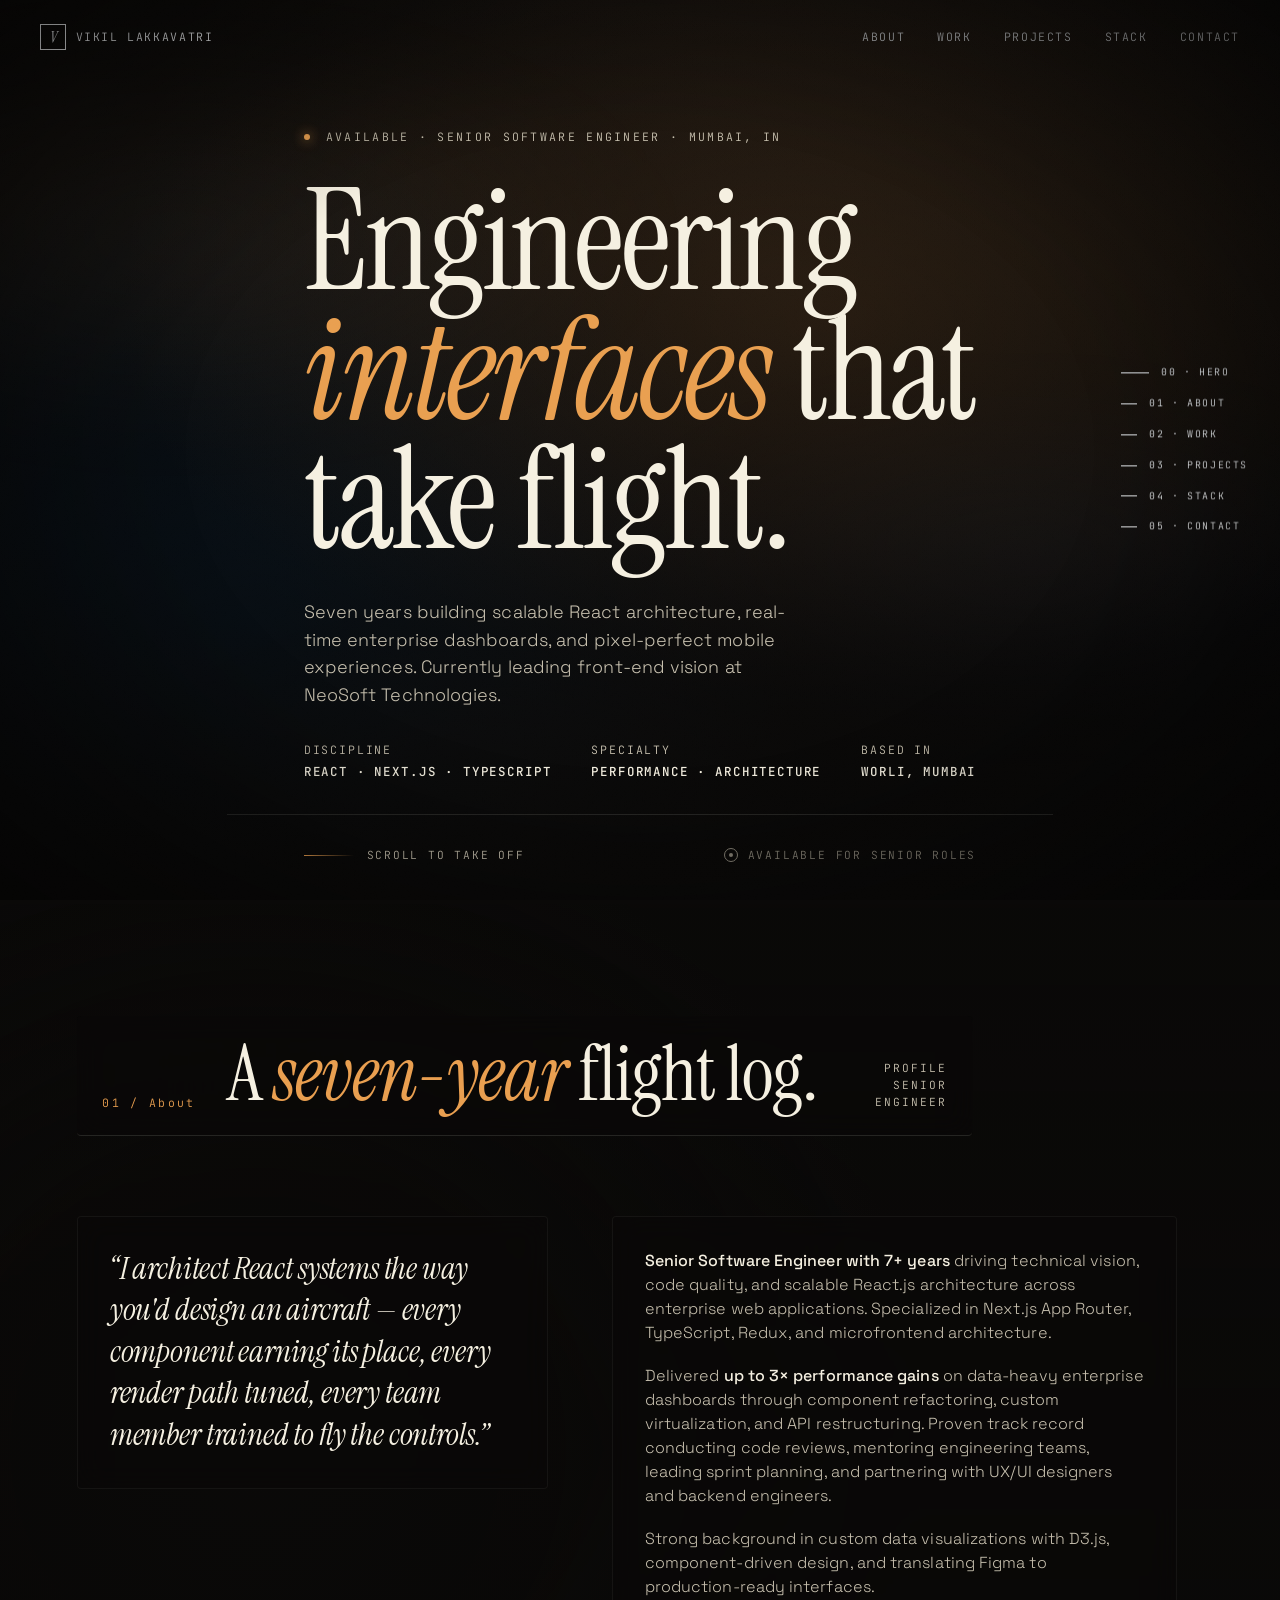
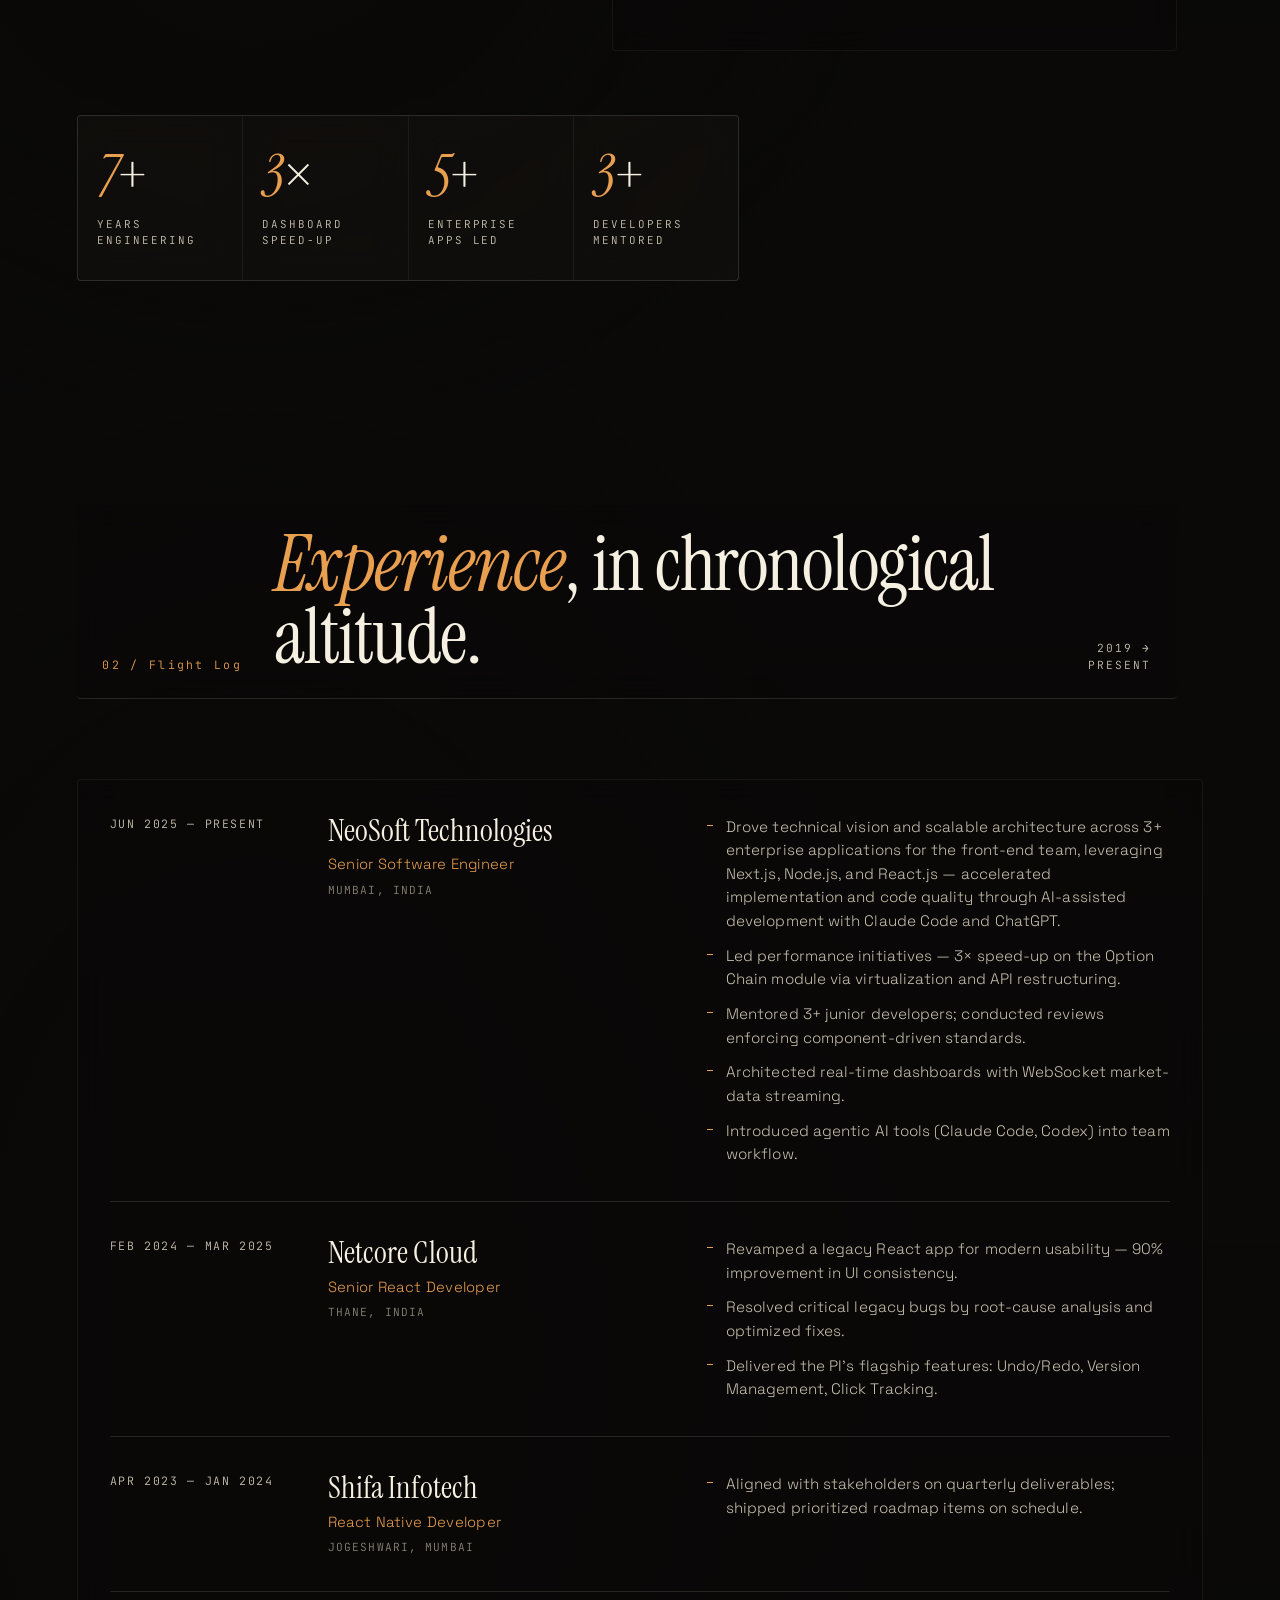
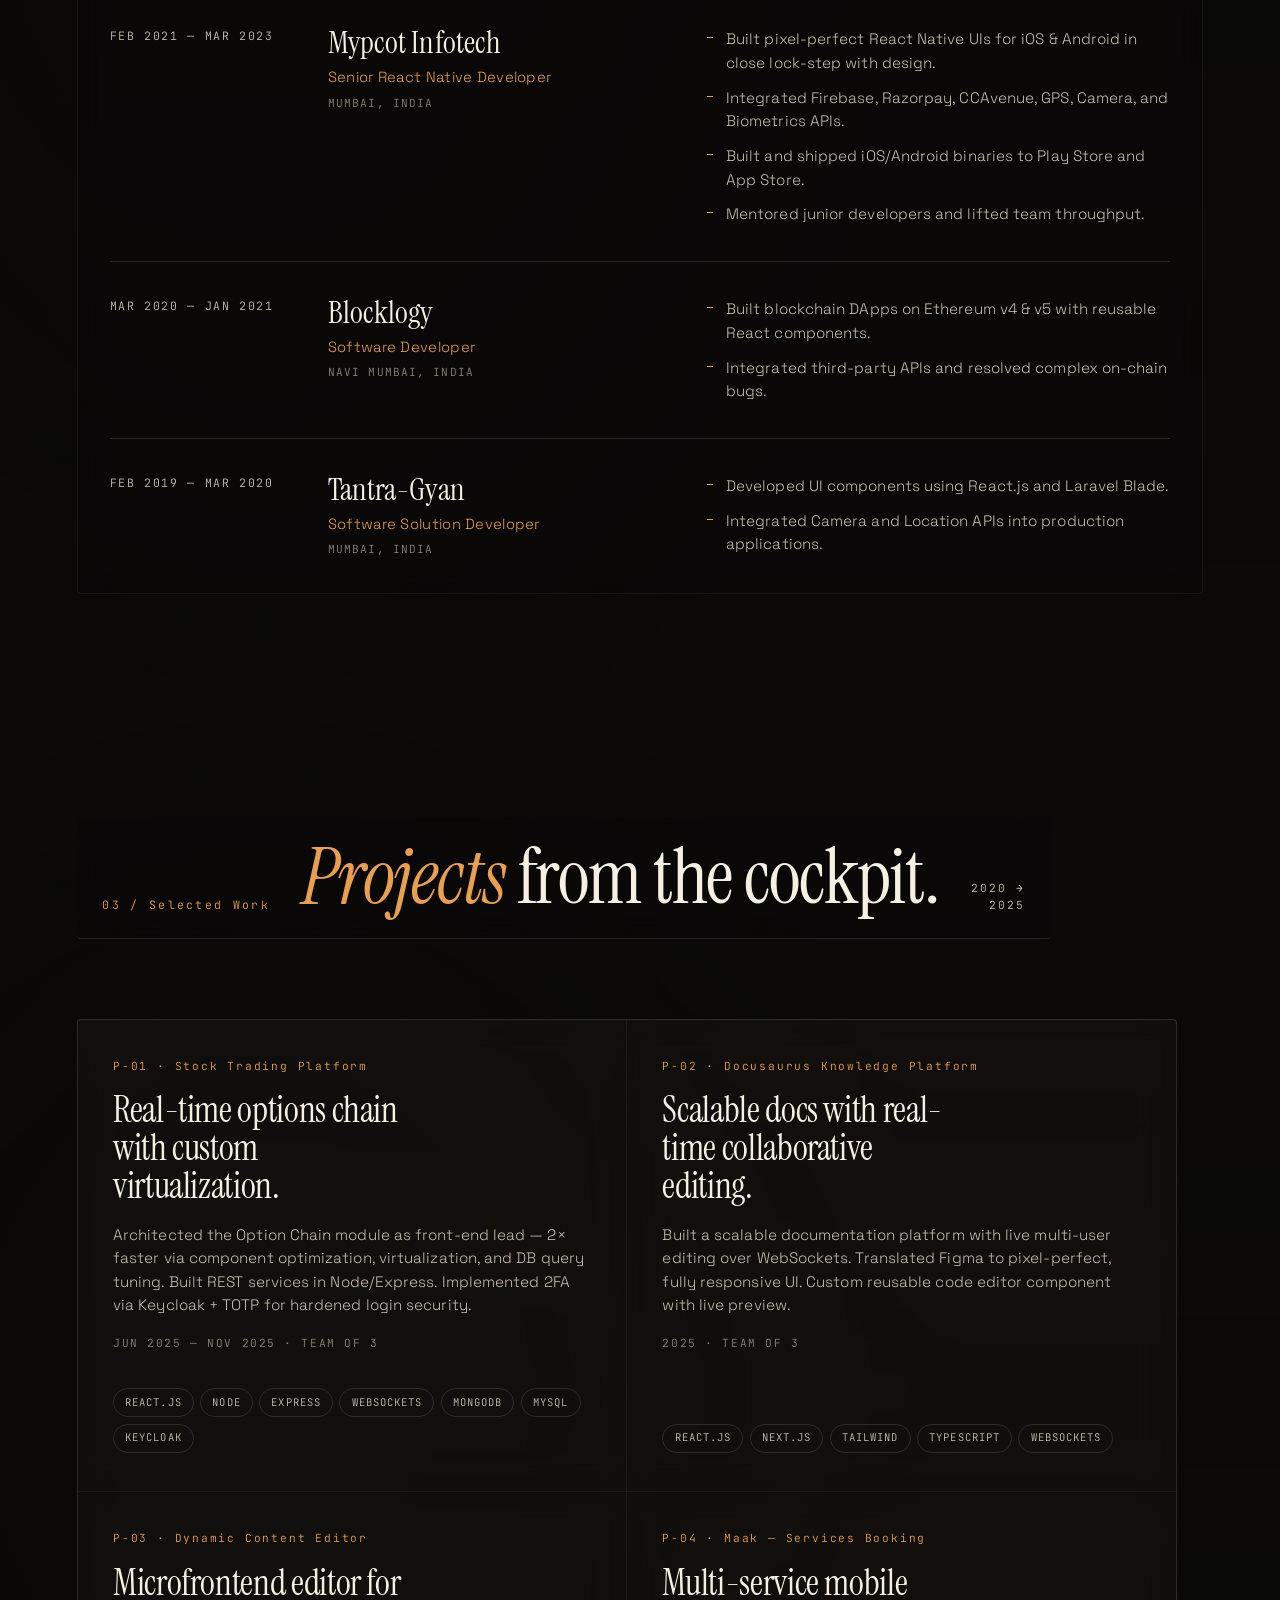
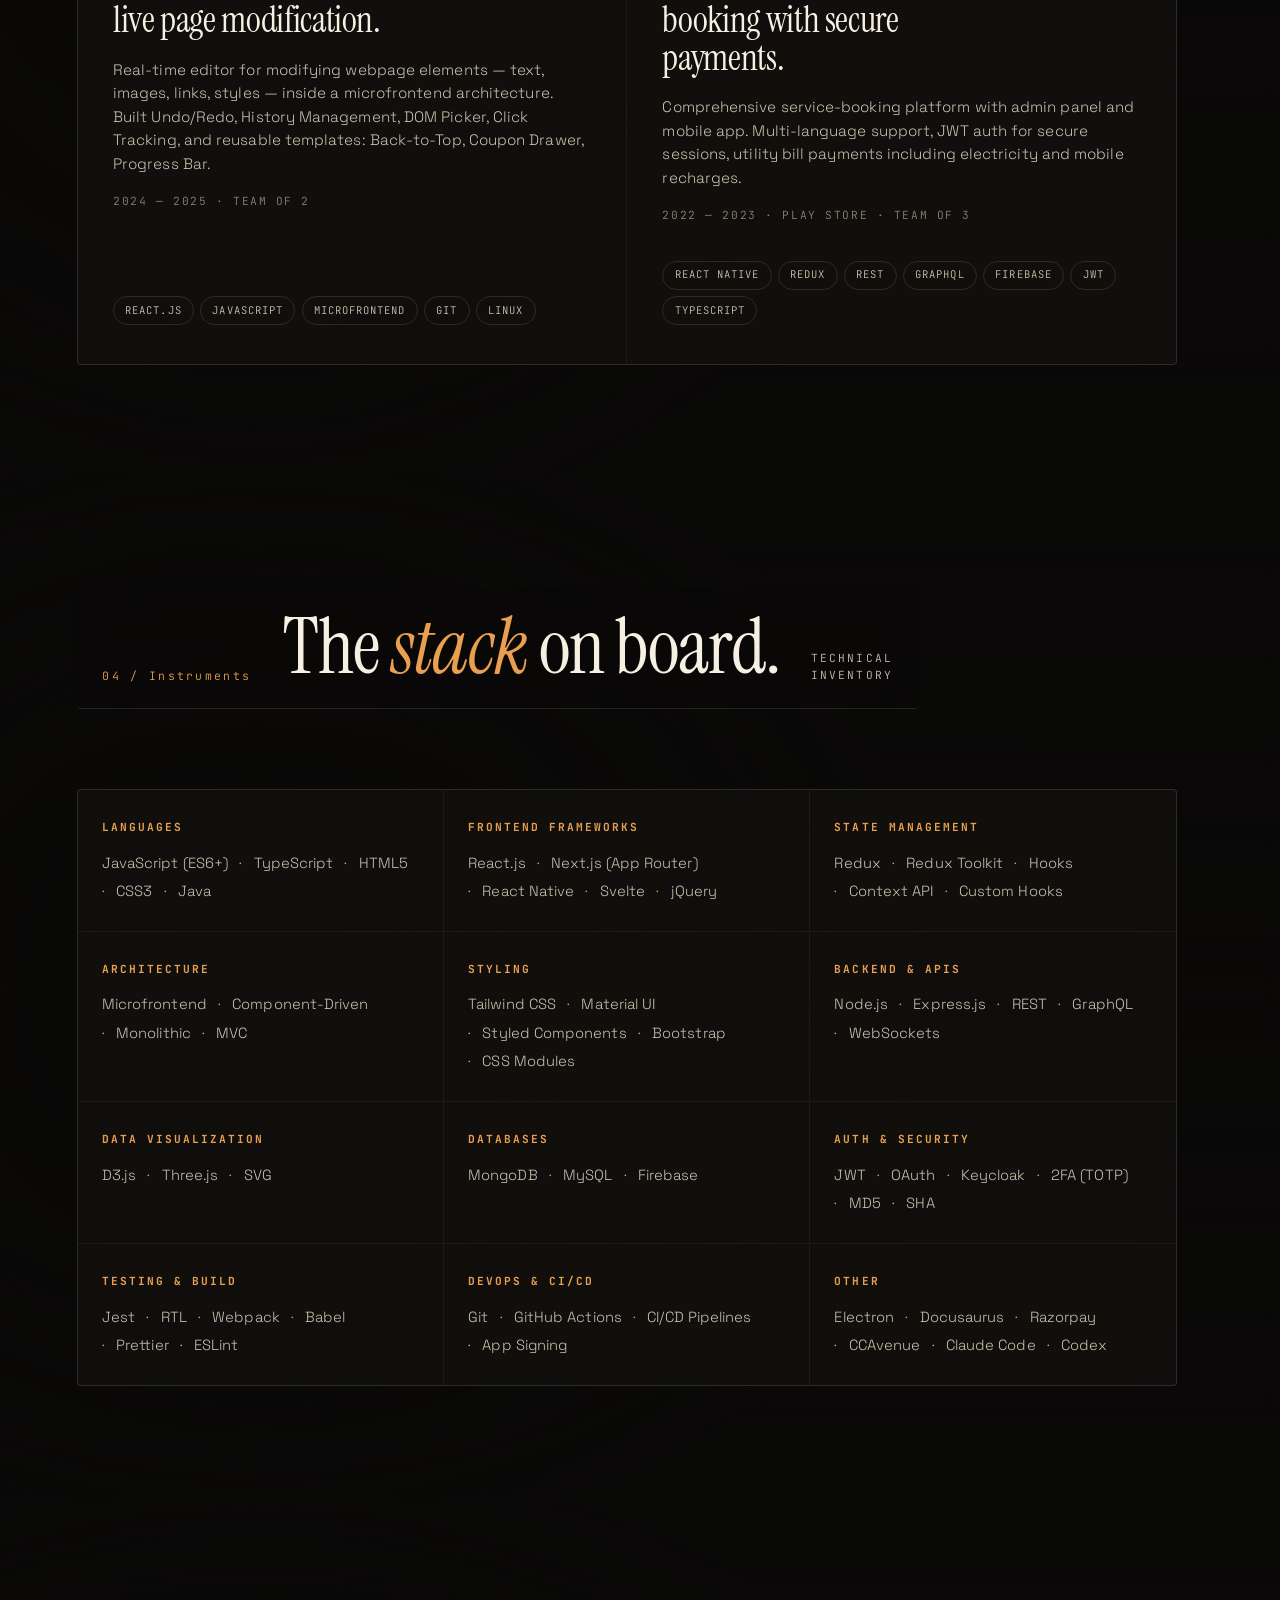
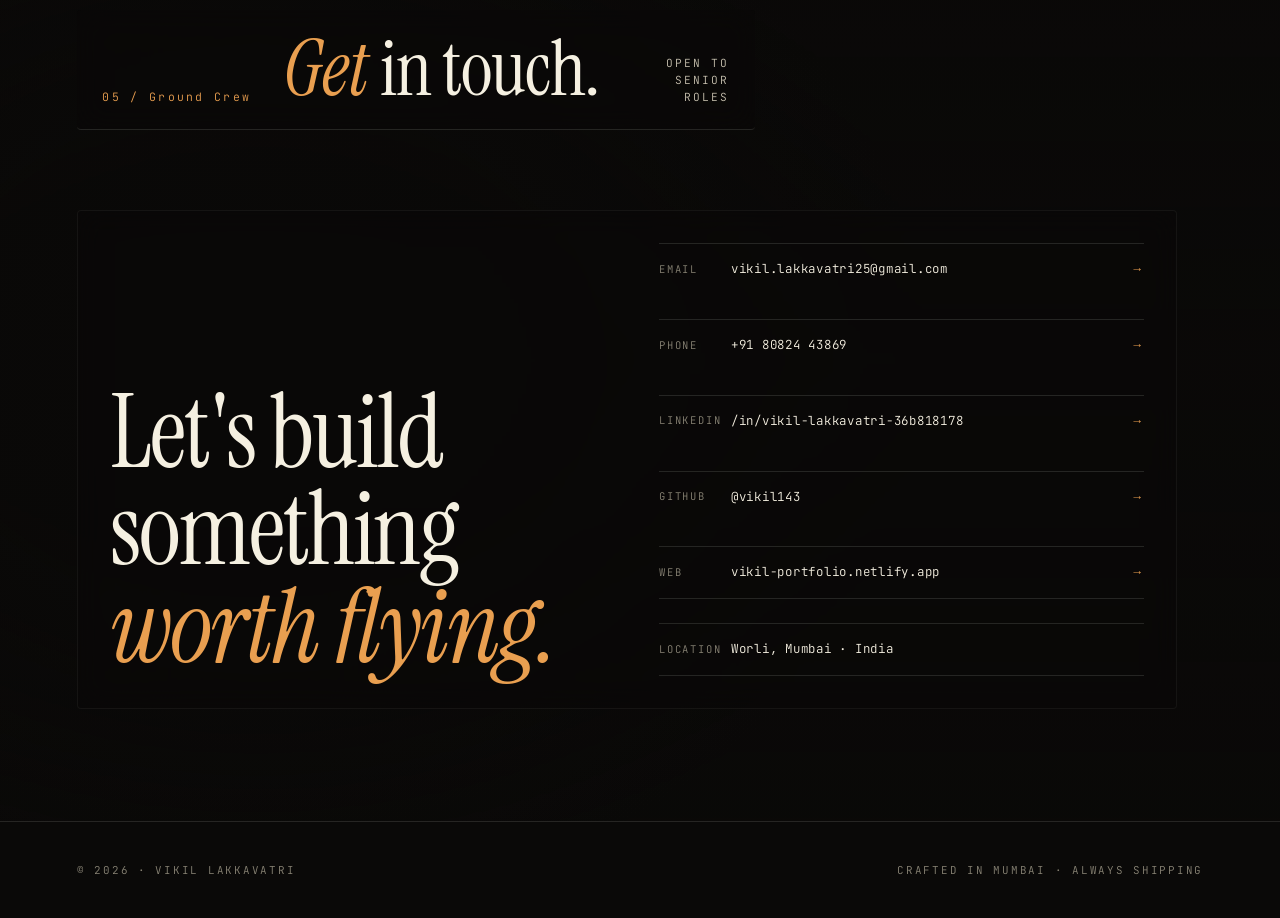
==== commit 87c4f07e: "changed role" ====
--- a/portfolio_sky/index.html
+++ b/portfolio_sky/index.html
@@ -867,7 +867,7 @@
           </div>
           <div class="what">
             <ul>
-              <li>Drove technical vision across 5+ enterprise React apps with scalable Next.js + TypeScript architecture.</li>
+              <li>Drove technical vision and scalable architecture across 3+ enterprise applications for the front-end team, leveraging Next.js, Node.js, and React.js — accelerated implementation and code quality through AI-assisted development with Claude Code and ChatGPT.</li>
               <li>Led performance initiatives — 3× speed-up on the Option Chain module via virtualization and API restructuring.</li>
               <li>Mentored 3+ junior developers; conducted reviews enforcing component-driven standards.</li>
               <li>Architected real-time dashboards with WebSocket market-data streaming.</li>
